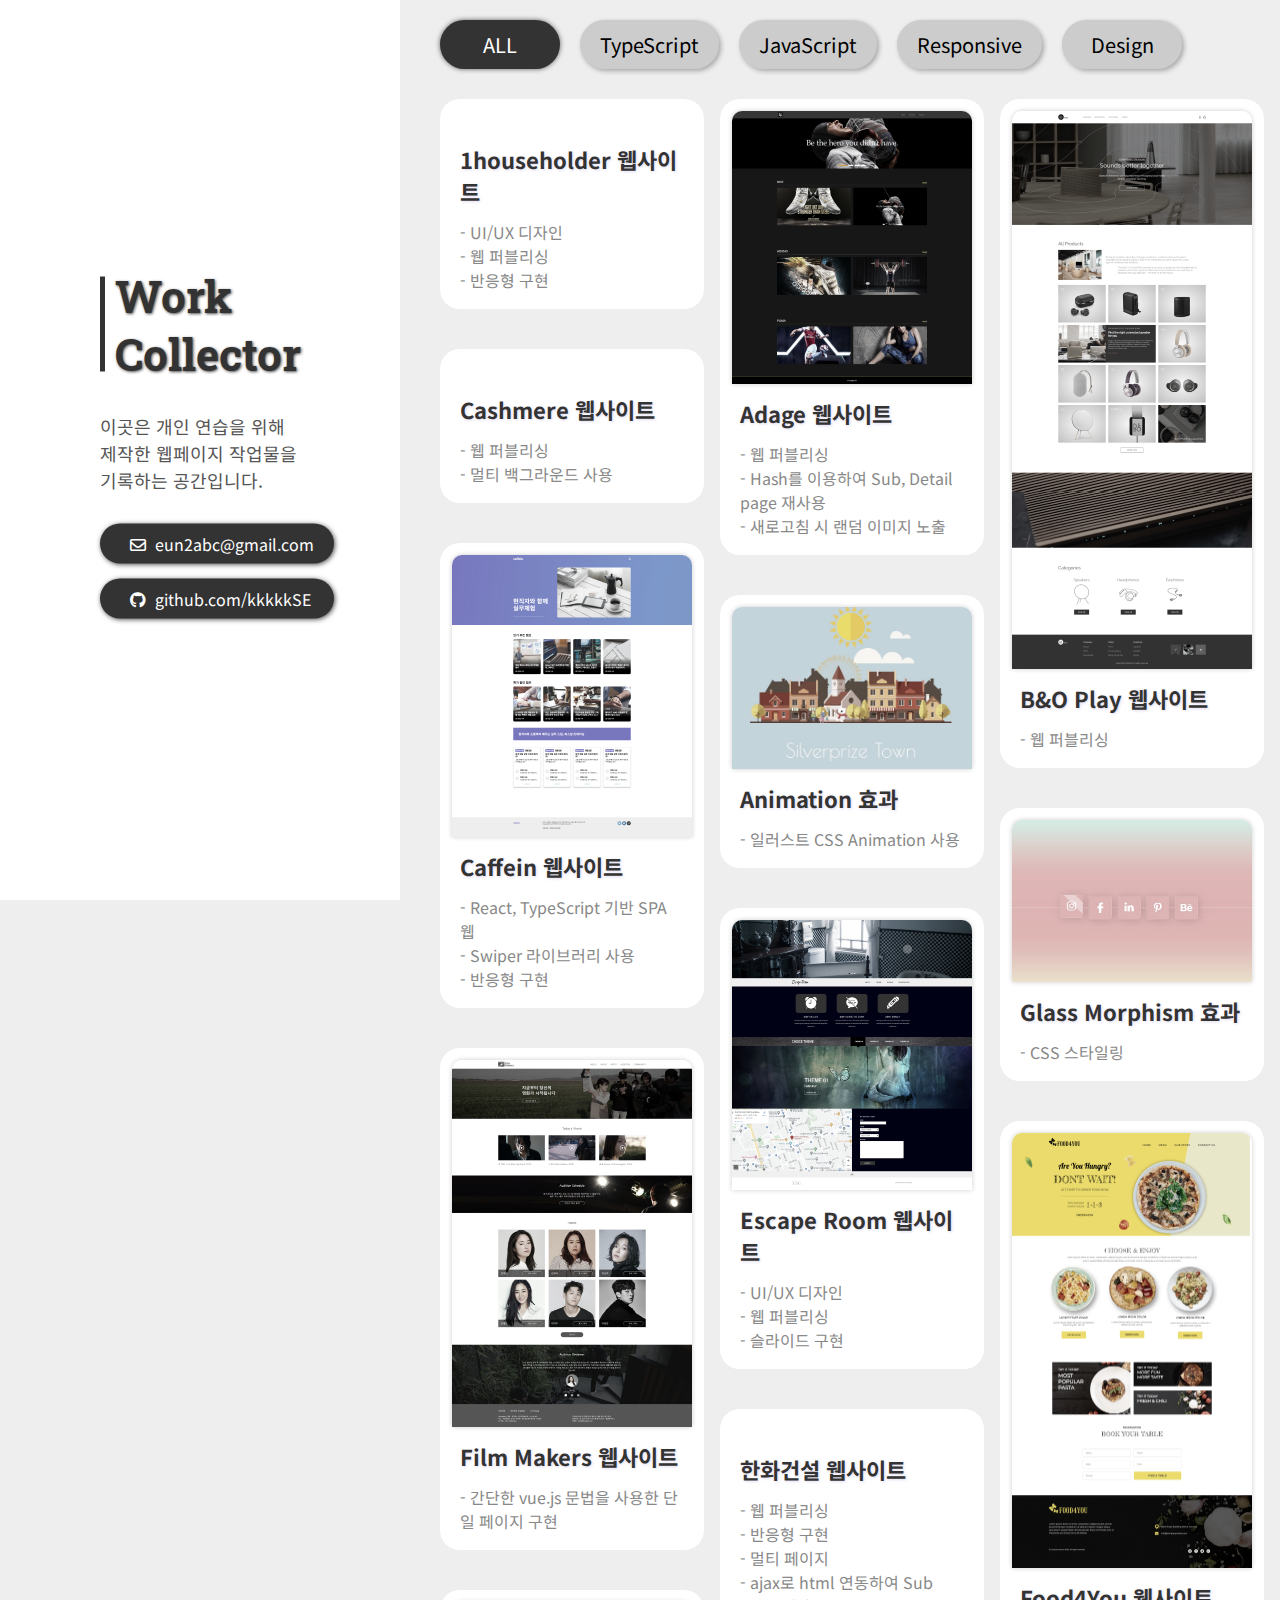
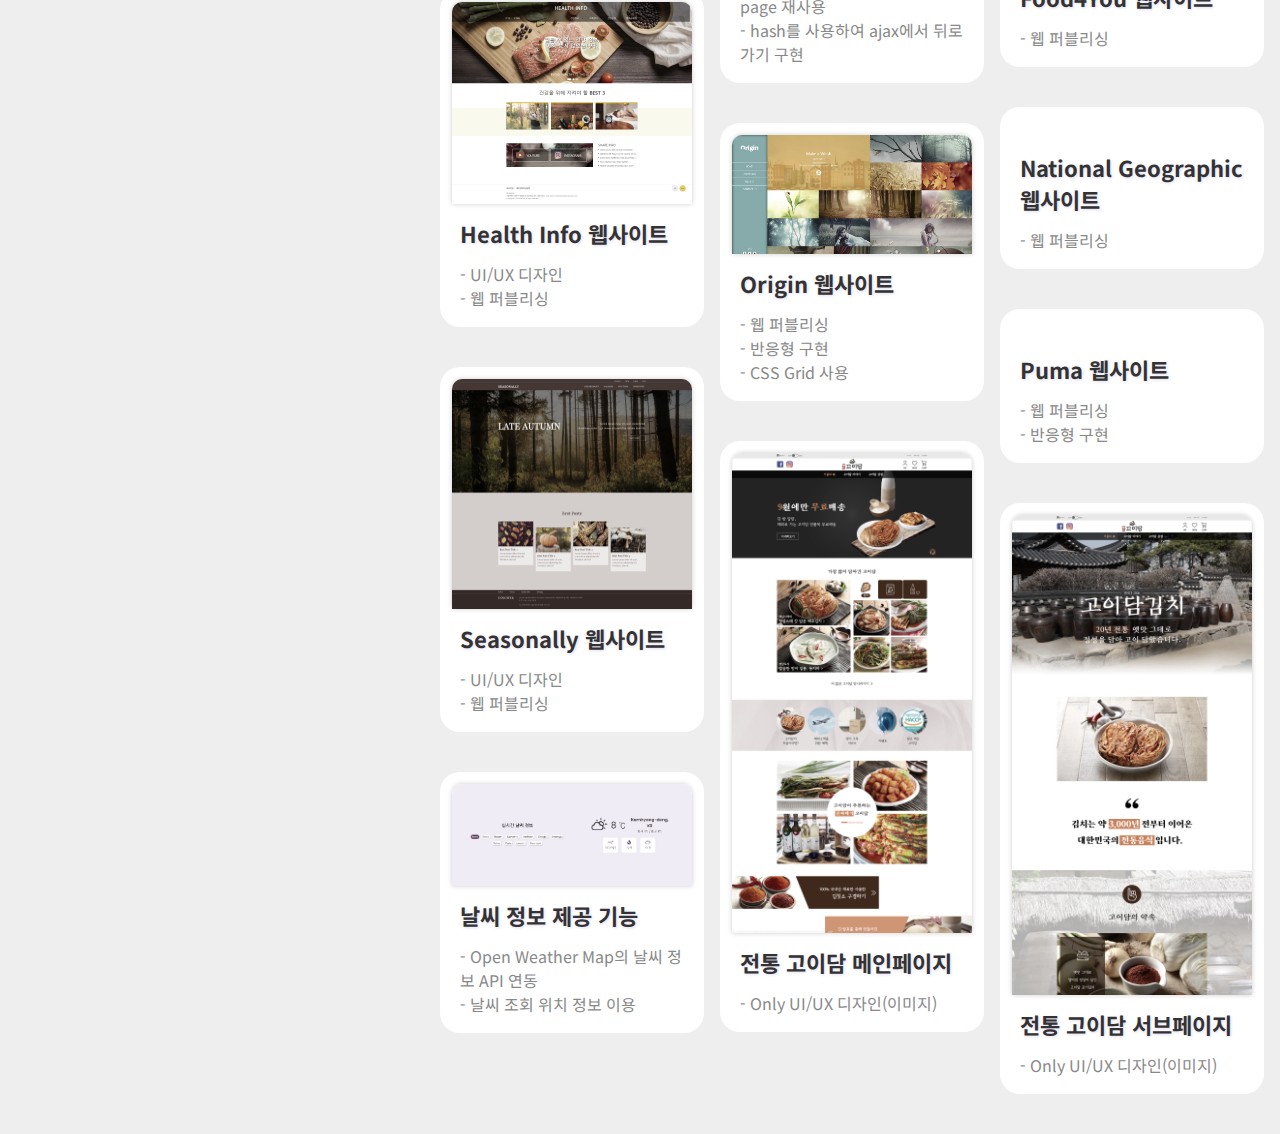
==== index.html @ 5db74691 "[change] 단순 텍스트 변경" ====
<!DOCTYPE html>
<html lang="ko">
  <head>
    <meta charset="UTF-8" />
    <meta http-equiv="X- class=" practice="X-UA-Compatible" content="IE=edge" />
    <meta name="viewport" content="width=device-width, initial-scale=1.0" />
    <title>SE's Collector</title>
    <link rel="icon" href="img/icon.png" />
    <link
      rel="stylesheet"
      href="https://cdnjs.cloudflare.com/ajax/libs/font-awesome/6.0.0-beta3/css/all.min.css"
    />
    <link rel="stylesheet" href="css/style.css" />
  </head>
  <body>
    <header>
      <div class="inner">
        <h1>Work Collector</h1>
        <p>
          이곳은 개인 연습을 위해 제작한 웹페이지 작업물을 기록하는 공간입니다.
        </p>
        <ul>
          <li>
            <a><i class="far fa-envelope"></i><span>eun2abc@gmail.com</span></a>
          </li>
          <li>
            <a href="https://github.com/kkkkkSE" target="blank"
              ><i class="fa-brands fa-github"></i
              ><span>github.com/kkkkkSE</span></a
            >
          </li>
        </ul>
      </div>
    </header>

    <main>
      <div class="button clearfix">
        <ul>
          <li class="on"><a href="*">ALL</a></li>
          <li><a href=".TypeScript">TypeScript</a></li>
          <li><a href=".JavaScript">JavaScript</a></li>
          <li><a href=".responsive">Responsive</a></li>
          <li><a href=".design">Design</a></li>
        </ul>
      </div>

      <section class="clearfix">
        <article class="design publish responsive">
          <div class="article_inner">
            <a
              href="http://silverprize.dothome.co.kr/1householder/"
              target="blank"
            >
              <img src="img/1Householder.png" alt=""
            /></a>
            <div class="text_part">
              <h2>1householder 웹사이트</h2>
              <ul>
                <li>- UI/UX 디자인</li>
                <li>- 웹 퍼블리싱</li>
                <li>- 반응형 구현</li>
              </ul>
            </div>
          </div>
        </article>
        <article class="publish responsive JavaScript">
          <div class="article_inner">
            <a href="https://kkkkkse.github.io/adage_hashsite/" target="blank">
              <img src="img/Adage.png" alt=""
            /></a>
            <div class="text_part">
              <h2>Adage 웹사이트</h2>
              <ul>
                <li>- 웹 퍼블리싱</li>
                <li>- Hash를 이용하여 Sub, Detail page 재사용</li>
                <li>- 새로고침 시 랜덤 이미지 노출</li>
              </ul>
            </div>
          </div>
        </article>
        <article class="publish">
          <div class="article_inner">
            <a href="https://kkkkkse.github.io/B-O-site/" target="blank">
              <img src="img/B-O-play.png" alt=""
            /></a>
            <div class="text_part">
              <h2>B&O Play 웹사이트</h2>
              <ul>
                <li>- 웹 퍼블리싱</li>
              </ul>
            </div>
          </div>
        </article>
        <article class="publish">
          <div class="article_inner">
            <a href="http://silverprize.dothome.co.kr/cashmere/" target="blank">
              <img src="img/Cashmere.png" alt=""
            /></a>
            <div class="text_part">
              <h2>Cashmere 웹사이트</h2>
              <ul>
                <li>- 웹 퍼블리싱</li>
                <li>- 멀티 백그라운드 사용</li>
              </ul>
            </div>
          </div>
        </article>
        <article class="publish responsive TypeScript">
          <div class="article_inner">
            <a href="https://kkkkkse.github.io/caffein/" target="blank">
              <img src="img/caffein.png" alt=""
            /></a>
            <div class="text_part">
              <h2>Caffein 웹사이트</h2>
              <ul>
                <li>- React, TypeScript 기반 SPA 웹</li>
                <li>- Swiper 라이브러리 사용</li>
                <li>- 반응형 구현</li>
              </ul>
            </div>
          </div>
        </article>
        <article class="publish">
          <div class="article_inner">
            <a
              href="http://silverprize.dothome.co.kr/effect-animation/"
              target="blank"
            >
              <img src="img/effect_animation.jpg" alt=""
            /></a>
            <div class="text_part">
              <h2>Animation 효과</h2>
              <ul>
                <li>- 일러스트 CSS Animation 사용</li>
              </ul>
            </div>
          </div>
        </article>
        <article class="publish">
          <div class="article_inner">
            <a
              href="http://silverprize.dothome.co.kr/effect-glass/"
              target="blank"
            >
              <img src="img/effect_glass.jpg" alt=""
            /></a>
            <div class="text_part">
              <h2>Glass Morphism 효과</h2>
              <ul>
                <li>- CSS 스타일링</li>
              </ul>
            </div>
          </div>
        </article>
        <article class="design publish">
          <div class="article_inner">
            <a
              href="http://silverprize.dothome.co.kr/escape-room/"
              target="blank"
            >
              <img src="img/Escaperoom.png" alt=""
            /></a>
            <div class="text_part">
              <h2>Escape Room 웹사이트</h2>
              <ul>
                <li>- UI/UX 디자인</li>
                <li>- 웹 퍼블리싱</li>
                <li>- 슬라이드 구현</li>
              </ul>
            </div>
          </div>
        </article>
        <article class="publish JavaScript">
          <div class="article_inner">
            <a href="https://kkkkkse.github.io/audition_web/" target="blank">
              <img src="img/Film-makers.png" alt=""
            /></a>
            <div class="text_part">
              <h2>Film Makers 웹사이트</h2>
              <ul>
                <li>- 간단한 vue.js 문법을 사용한 단일 페이지 구현</li>
              </ul>
            </div>
          </div>
        </article>
        <article class="publish">
          <div class="article_inner">
            <a href="http://silverprize.dothome.co.kr/food4you" target="blank">
              <img src="img/Food4you.png" alt=""
            /></a>
            <div class="text_part">
              <h2>Food4You 웹사이트</h2>
              <ul>
                <li>- 웹 퍼블리싱</li>
              </ul>
            </div>
          </div>
        </article>
        <article class="publish responsive JavaScript">
          <div class="article_inner">
            <a href="https://kkkkkse.github.io/Hanwha_site/" target="blank">
              <img src="img/Hanwha.png" alt=""
            /></a>
            <div class="text_part">
              <h2>한화건설 웹사이트</h2>
              <ul>
                <li>- 웹 퍼블리싱</li>
                <li>- 반응형 구현</li>
                <li>- 멀티 페이지</li>
                <li>- ajax로 html 연동하여 Sub page 재사용</li>
                <li>- hash를 사용하여 ajax에서 뒤로가기 구현</li>
              </ul>
            </div>
          </div>
        </article>
        <article class="design publish">
          <div class="article_inner">
            <a
              href="http://silverprize.dothome.co.kr/health-info"
              target="blank"
            >
              <img src="img/HealthInfo.png" alt=""
            /></a>
            <div class="text_part">
              <h2>Health Info 웹사이트</h2>
              <ul>
                <li>- UI/UX 디자인</li>
                <li>- 웹 퍼블리싱</li>
              </ul>
            </div>
          </div>
        </article>
        <article class="publish">
          <div class="article_inner">
            <a
              href="http://silverprize.dothome.co.kr/national-geographic/"
              target="blank"
            >
              <img src="img/NationalGeographic.png" alt=""
            /></a>
            <div class="text_part">
              <h2>National Geographic 웹사이트</h2>
              <ul>
                <li>- 웹 퍼블리싱</li>
              </ul>
            </div>
          </div>
        </article>
        <article class="publish responsive">
          <div class="article_inner">
            <a href="https://kkkkkse.github.io/origin_site/" target="blank">
              <img src="img/Origin.jpg" alt=""
            /></a>
            <div class="text_part">
              <h2>Origin 웹사이트</h2>
              <ul>
                <li>- 웹 퍼블리싱</li>
                <li>- 반응형 구현</li>
                <li>- CSS Grid 사용</li>
              </ul>
            </div>
          </div>
        </article>
        <article class="publish responsive">
          <div class="article_inner">
            <a href="http://silverprize.dothome.co.kr/puma/" target="blank">
              <img src="img/Puma.png" alt=""
            /></a>
            <div class="text_part">
              <h2>Puma 웹사이트</h2>
              <ul>
                <li>- 웹 퍼블리싱</li>
                <li>- 반응형 구현</li>
              </ul>
            </div>
          </div>
        </article>
        <article class="design publish">
          <div class="article_inner">
            <a
              href="http://silverprize.dothome.co.kr/seasonally/"
              target="blank"
            >
              <img src="img/Seasonally.png" alt=""
            /></a>
            <div class="text_part">
              <h2>Seasonally 웹사이트</h2>
              <ul>
                <li>- UI/UX 디자인</li>
                <li>- 웹 퍼블리싱</li>
              </ul>
            </div>
          </div>
        </article>
        <!-- <article class="design publish responsive">
          <div class="article_inner">
            <a href="https://kkkkkse.github.io/" target="blank">
              <img src="img/portfolio.png" alt=""
            /></a>
            <div class="text_part">
              <h2>나의 포트폴리오 웹사이트</h2>
              <ul>
                <li>- 반응형 웹 퍼블리싱</li>
                <li>- Full page 웹 방식 사용</li>
                <li>- Gmail 연동하여 즉시 메일 보내기 기능</li>
              </ul>
            </div>
          </div>
        </article> -->
        <article class="design">
          <div class="article_inner">
            <a href="./kc_m.html" target="blank">
              <img src="img/kc_m.jpg" alt=""
            /></a>
            <div class="text_part">
              <h2>전통 고이담 메인페이지</h2>
              <ul>
                <li>- Only UI/UX 디자인(이미지)</li>
              </ul>
            </div>
          </div>
        </article>
        <article class="design">
          <div class="article_inner">
            <a href="./kc_s.html" target="blank">
              <img src="img/kc_s.jpg" alt=""
            /></a>
            <div class="text_part">
              <h2>전통 고이담 서브페이지</h2>
              <ul>
                <li>- Only UI/UX 디자인(이미지)</li>
              </ul>
            </div>
          </div>
        </article>
        <article class="design publish JavaScript">
          <div class="article_inner">
            <a href="https://kkkkkse.github.io/openWeatherAPI/" target="blank">
              <img src="img/weatherAPI.jpg" alt=""
            /></a>
            <div class="text_part">
              <h2>날씨 정보 제공 기능</h2>
              <ul>
                <li>- Open Weather Map의 날씨 정보 API 연동</li>
                <li>- 날씨 조회 위치 정보 이용</li>
              </ul>
            </div>
          </div>
        </article>
      </section>
    </main>

    <!-- <div class="enter_message">
      <p>작업물의 이미지를 클릭하면 해당 페이지로 이동합니다.</p>
    </div> -->

    <script src="js/isotope.pkgd.min.js"></script>
    <script src="js/main.js"></script>
  </body>
</html>
---- css/style.css ----
@charset "UTF-8";
@import url("https://fonts.googleapis.com/css2?family=Noto+Sans+KR:wght@400;700&family=Roboto+Slab:wght@300;400;600&display=swap");
* {
  margin: 0;
  padding: 0;
}
li {
  list-style: none;
}
a {
  text-decoration: none;
  color: inherit;
}
body {
  background: #eee;
  font-family: "Noto Sans KR", sans-serif;
}
.clearfix::after {
  clear: both;
  content: "";
  display: block;
}

/* -------헤더------- */
header {
  position: relative;
  width: 400px;
  height: 100%;
  position: fixed;
  background-color: #fff;
  color: #333;
}
header .inner {
  position: absolute;
  top: 50%;
  left: 100px;
  transform: translateY(-50%);
}
header h1 {
  width: 160px;
  font-size: 44px;
  text-shadow: 1px 1px 3px rgba(0, 0, 0, 0.7);
  font-weight: bold;
  font-family: "Roboto Slab";
  padding-left: 15px;
}
header h1:before {
  content: "";
  width: 5px;
  height: 95px;
  background: #333;
  position: absolute;
  left: 0px;
  top: 10px;
}
/* header h1:after {
  content: "이곳은 지금까지 제작한 웹페이지 작업물을 기록하는 공간입니다.";
  position: absolute;
  width: 220px;
  left: -10px;
  bottom: -100%;
  font-size: 18px;
  text-shadow: none;
  word-break: keep-all;
  font-weight: 400;
} */
header p {
  padding: 30px 0;
  width: 200px;
  word-break: keep-all;
  font-size: 18px;
  color: #555;
  line-height: 1.5;
}
header ul {
}
header ul li {
  background: #333;
  color: white;
  border-radius: 50px;
  padding: 5px 20px;
  line-height: 30px;
  margin-bottom: 15px;
  box-shadow: 1px 1px 5px rgba(0, 0, 0, 0.7);
}
header ul li:last-child:hover {
  background: #555;
  transition: all 0.3s;
}
header ul li a {
  display: block;
  width: 100%;
  height: 100%;
  border-radius: 15px;
}
header ul li a i {
  width: 35px;
  text-align: center;
}
header ul li a span {
  width: inherit;
}

/* -----------button------------ */
main {
  margin-left: 400px;
  padding: 20px;
  box-sizing: border-box;
}

main .button {
  padding-left: 20px;
}
main .button ul {
  display: inline-block;
  display: flex;
  flex-wrap: wrap;
}

main .button ul li {
  border-radius: 50px;
  background-color: #ccc;
  box-shadow: 2px 2px 5px rgba(0, 0, 0, 0.3);
  padding: 10px 20px;
  min-width: 80px;
  text-align: center;
  cursor: pointer;
  margin-right: 20px;
  margin-bottom: 10px;
}

main .button ul li:hover {
  box-shadow: 0 0 5px rgba(0, 0, 0, 0.6);
  background-color: #333;
  color: #fff;
}
main .button ul li.on {
  box-shadow: 2px 2px 5px gray;
  color: #fff;
  box-shadow: 0 0 5px rgba(0, 0, 0, 0.6);
  background-color: #333;
}

main .button ul li a {
  display: block;
  width: 100%;
  height: 100%;
  font-size: 20px;
}

/* -----------section------------ */
main section {
  width: 100%;
}
main section article {
  width: 25%;
  float: left;
  box-sizing: border-box;
  padding: 20px;
}
main section article .article_inner {
  width: 100%;
  height: 100%;
  background: #fff;
  padding: 12px;
  border-radius: 20px;
  overflow: hidden;
}
main section article .article_inner a {
  display: block;
  width: 100%;
  text-transform: capitalize;
}
main section article .article_inner img {
  width: 100%;
  box-shadow: 0 0 5px rgba(0, 0, 0, 0.2);
  border-radius: 10px 10px 0 0;
  filter: grayscale(0.5);
  transition: all 0.3s;
  max-height: 700px;
  object-fit: cover;
  object-position: top;
}
main section article .article_inner:hover img {
  filter: grayscale(0);
}
main section article .article_inner:hover {
  box-shadow: 0 0 10px rgba(0, 0, 0, 0.3);
}
main section article .article_inner h2 {
  margin: 8px;
  font-size: 22px;
  color: #333;
  text-shadow: 1px 1px 3px #4527a02c;
}
main section article .article_inner ul {
  padding: 5px 8px;
  color: #888;
}

.enter_message {
  width: 100%;
  height: 100%;
  background-color: rgba(0, 0, 0, 0.6);
  position: absolute;
  top: 0;
  left: 0;
  display: flex;
  justify-content: center;
  align-items: center;
  transition: display 0.5s;

  font-size: 28px;
  color: #fff;
}

@media screen and (max-width: 1499px) {
  main section article {
    width: 33.3333%;
  }
}
@media screen and (max-width: 1199px) {
  main {
    margin-left: 300px;
  }
  header {
    width: 300px;
  }
  header .inner {
    left: 50px;
  }
  header p {
    font-size: 16px;
  }
  header ul li {
    padding: 3px 10px;
  }
  header ul li a {
    font-size: 14px;
  }

  main .button ul li {
    padding: 5px 10px;
  }
  main .button ul li a {
    font-size: 16px;
  }
}
@media screen and (max-width: 999px) {
  header {
    width: 100%;
    height: 120px;
    position: relative;
  }
  header h1 {
    height: auto;
    top: 20px;
    font-size: 32px;
  }
  header h1::before {
    top: 28px;
    height: 68px;
  }
  header h1::after {
    content: "";
  }
  header .inner {
    width: calc(100% - 50px);
    display: flex;
    justify-content: space-between;
    height: 100%;
    align-items: center;
    left: 25px;
  }

  header ul {
    position: static;
  }
  header ul li {
    float: left;
    width: 50px;
    height: 50px;
    line-height: 50px;
    border-radius: 50%;
    -webkit-border-radius: 50%;
    -moz-border-radius: 50%;
    -ms-border-radius: 50%;
    -o-border-radius: 50%;
    background: #333;
    margin: 0;
    padding: 0;
  }
  header ul li:nth-child(1) {
    display: none;
  }
  header ul li a {
    padding-left: 0;
    text-align: center;
    font-size: 24px;
  }
  header p {
    display: none;
  }

  header li a span {
    display: none;
  }

  main {
    margin: 0;
    padding: 10px 0;
  }
  main .button ul {
    margin-top: 10px;
  }
  main .button ul li {
    height: 30px;
    line-height: 30px;
    border-radius: 20px;
    padding: 5px 10px;
  }
  main .button ul li a {
    font-size: 16px;
  }
}

@media screen and (max-width: 768px) {
  main section article {
    width: 50%;
  }
  main .button ul li {
    padding: 3px 6px;
    margin-right: 14px;
  }
  main .button ul li a {
    font-size: 14px;
  }
}
@media screen and (max-width: 539px) {
  main ul {
    width: 100%;
  }

  main section article {
    width: 98%;
  }

  main .button ul li {
    padding: 3px 6px;
    margin-right: 10px;
  }
  main .button ul li a {
    font-size: 12px;
  }
}
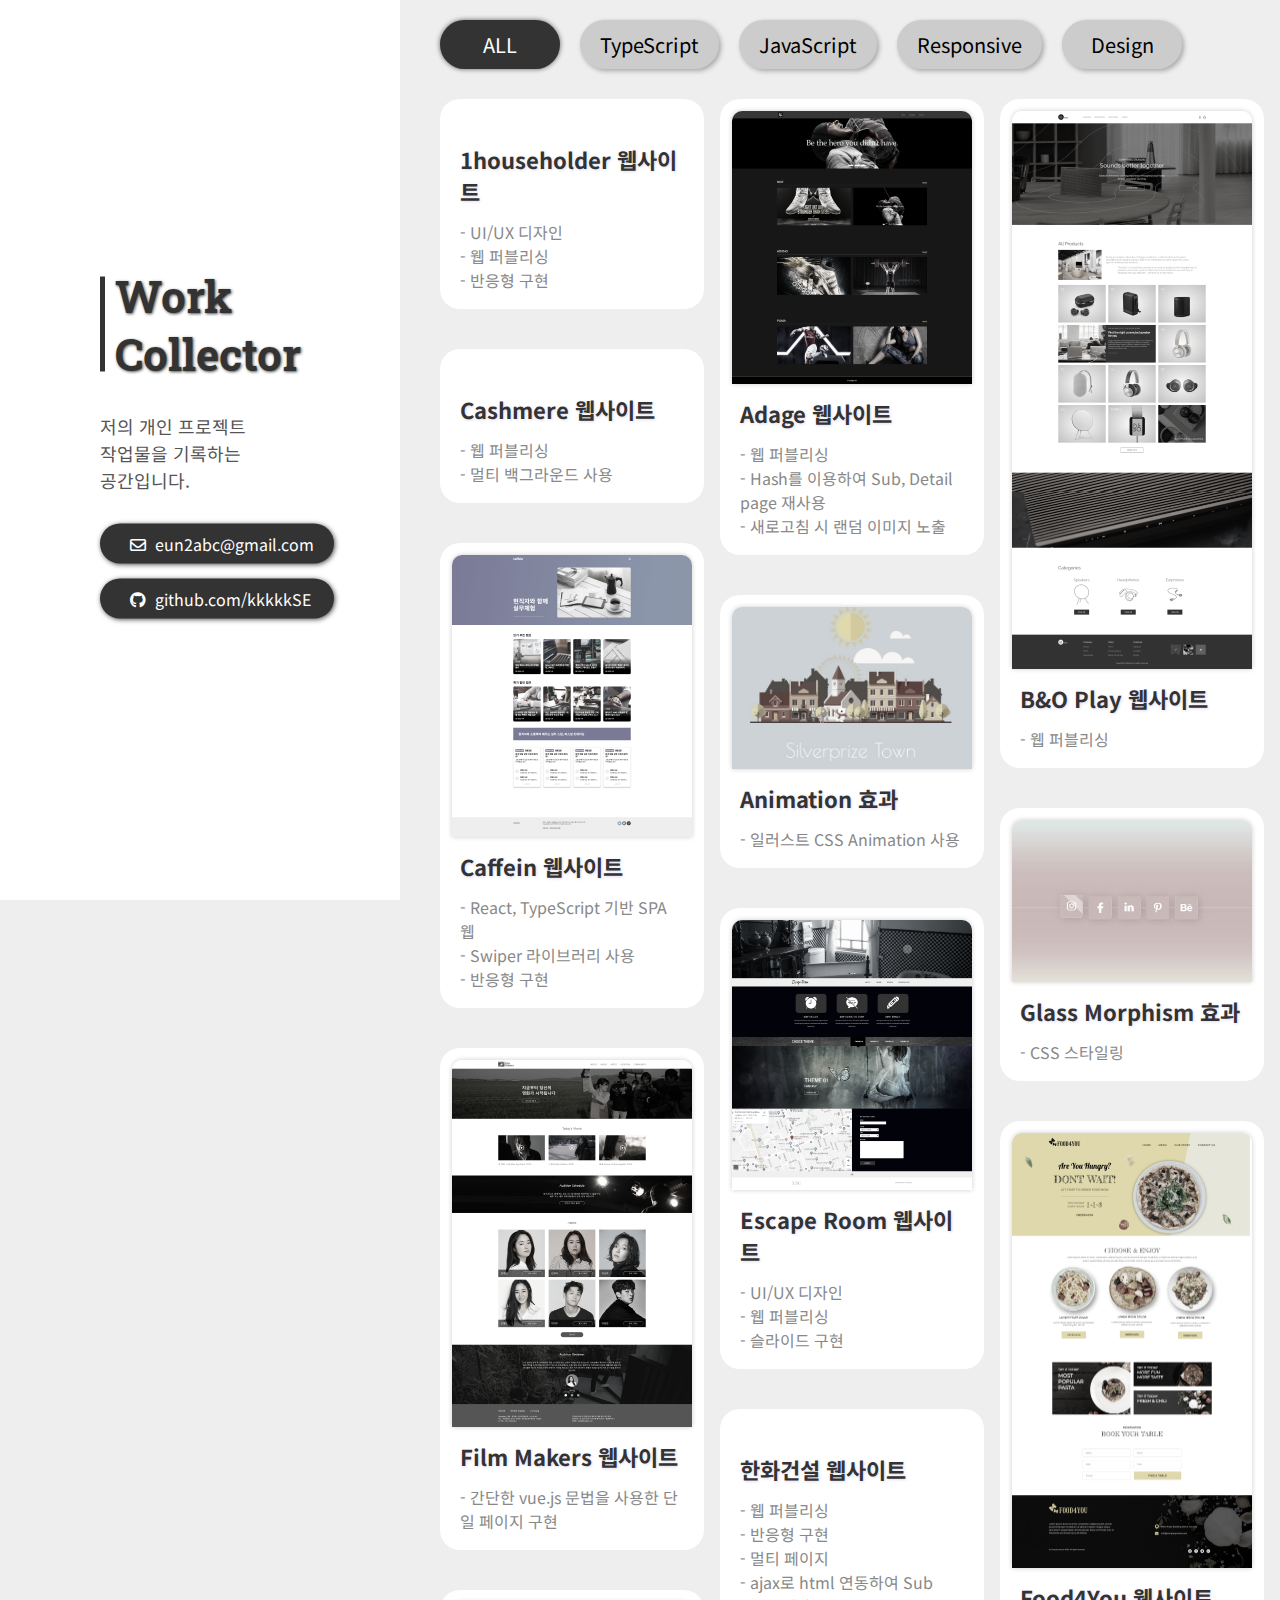
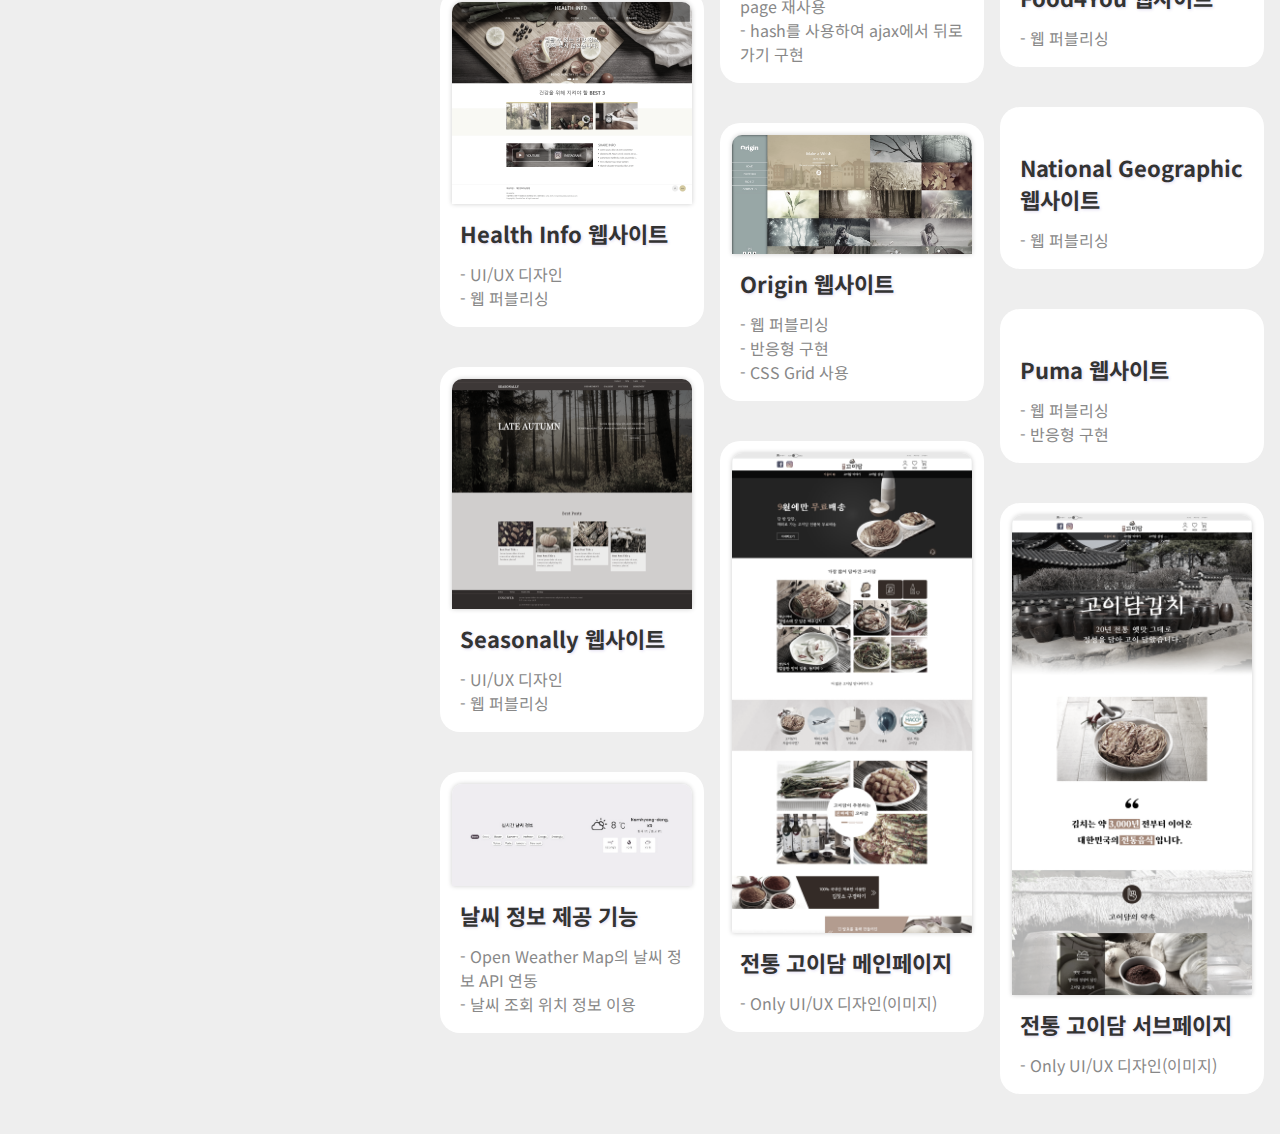
==== commit 9dc79e63: "[change] 웹 설명글 변경" ====
--- a/index.html
+++ b/index.html
@@ -16,9 +16,7 @@
     <header>
       <div class="inner">
         <h1>Work Collector</h1>
-        <p>
-          이곳은 개인 연습을 위해 제작한 웹페이지 작업물을 기록하는 공간입니다.
-        </p>
+        <p>저의 개인 프로젝트 작업물을 기록하는 공간입니다.</p>
         <ul>
           <li>
             <a><i class="far fa-envelope"></i><span>eun2abc@gmail.com</span></a>
--- a/css/style.css
+++ b/css/style.css
@@ -175,7 +175,7 @@
   width: 100%;
   box-shadow: 0 0 5px rgba(0, 0, 0, 0.2);
   border-radius: 10px 10px 0 0;
-  filter: grayscale(0.5);
+  filter: grayscale(0.8);
   transition: all 0.3s;
   max-height: 700px;
   object-fit: cover;
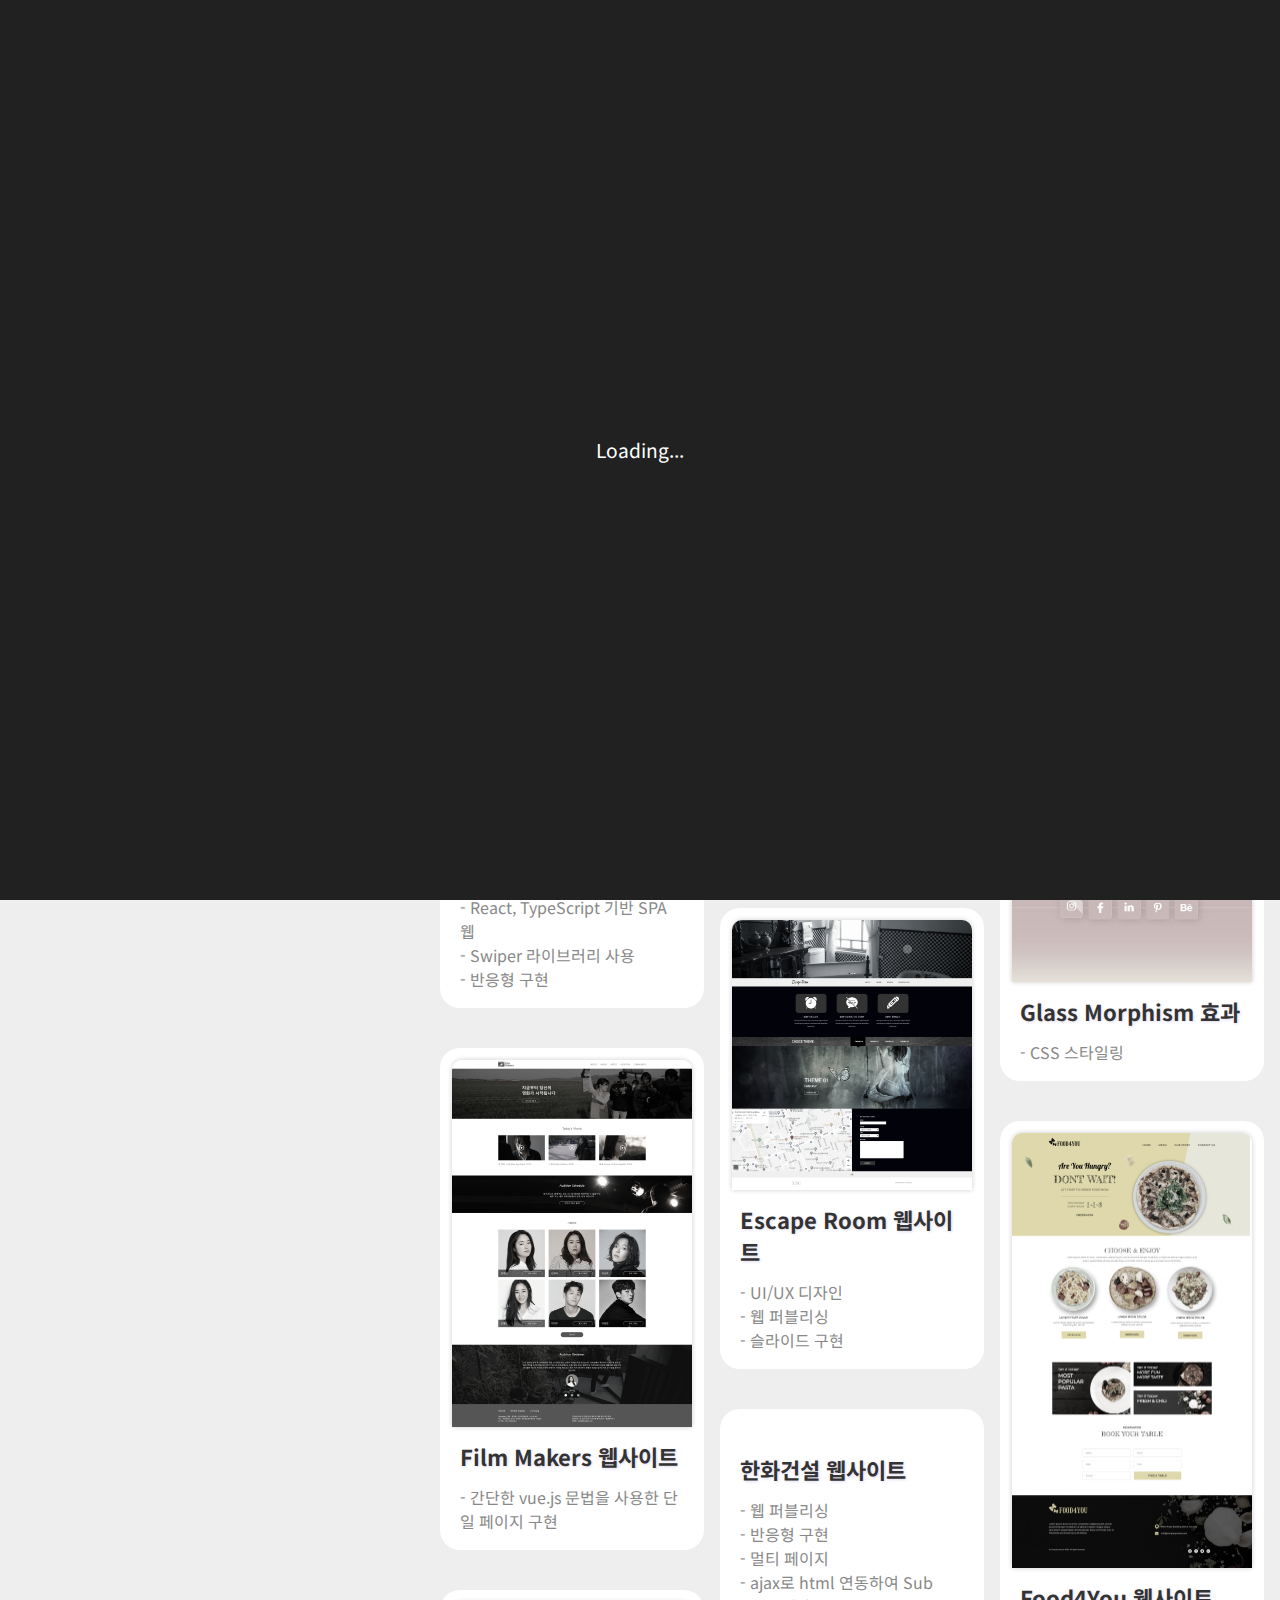
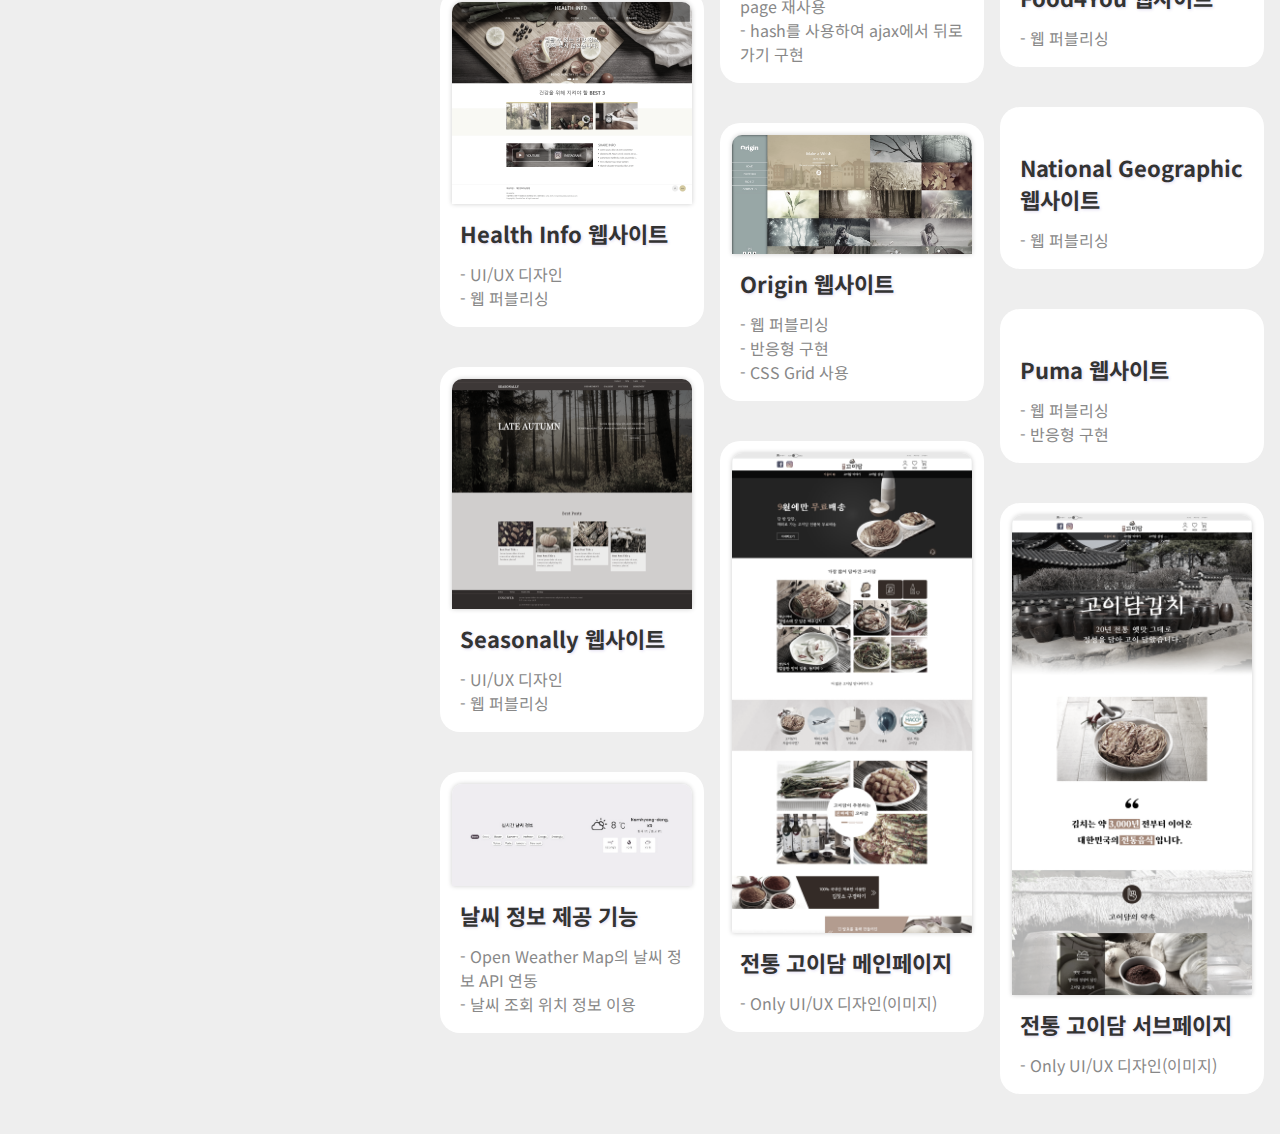
==== commit 9ae56aa8: "[feat] loading 화면 추가" ====
--- a/index.html
+++ b/index.html
@@ -13,6 +13,7 @@
     <link rel="stylesheet" href="css/style.css" />
   </head>
   <body>
+    <div class="fullscreen">Loading...</div>
     <header>
       <div class="inner">
         <h1>Work Collector</h1>
--- a/css/style.css
+++ b/css/style.css
@@ -19,6 +19,19 @@
   clear: both;
   content: "";
   display: block;
+}
+
+.fullscreen {
+  z-index: 100;
+  position: absolute;
+  width: 100%;
+  height: 100%;
+  background-color: #212121;
+  font-size: 1.2em;
+  color: #fff;
+  display: flex;
+  justify-content: center;
+  align-items: center;
 }
 
 /* -------헤더------- */
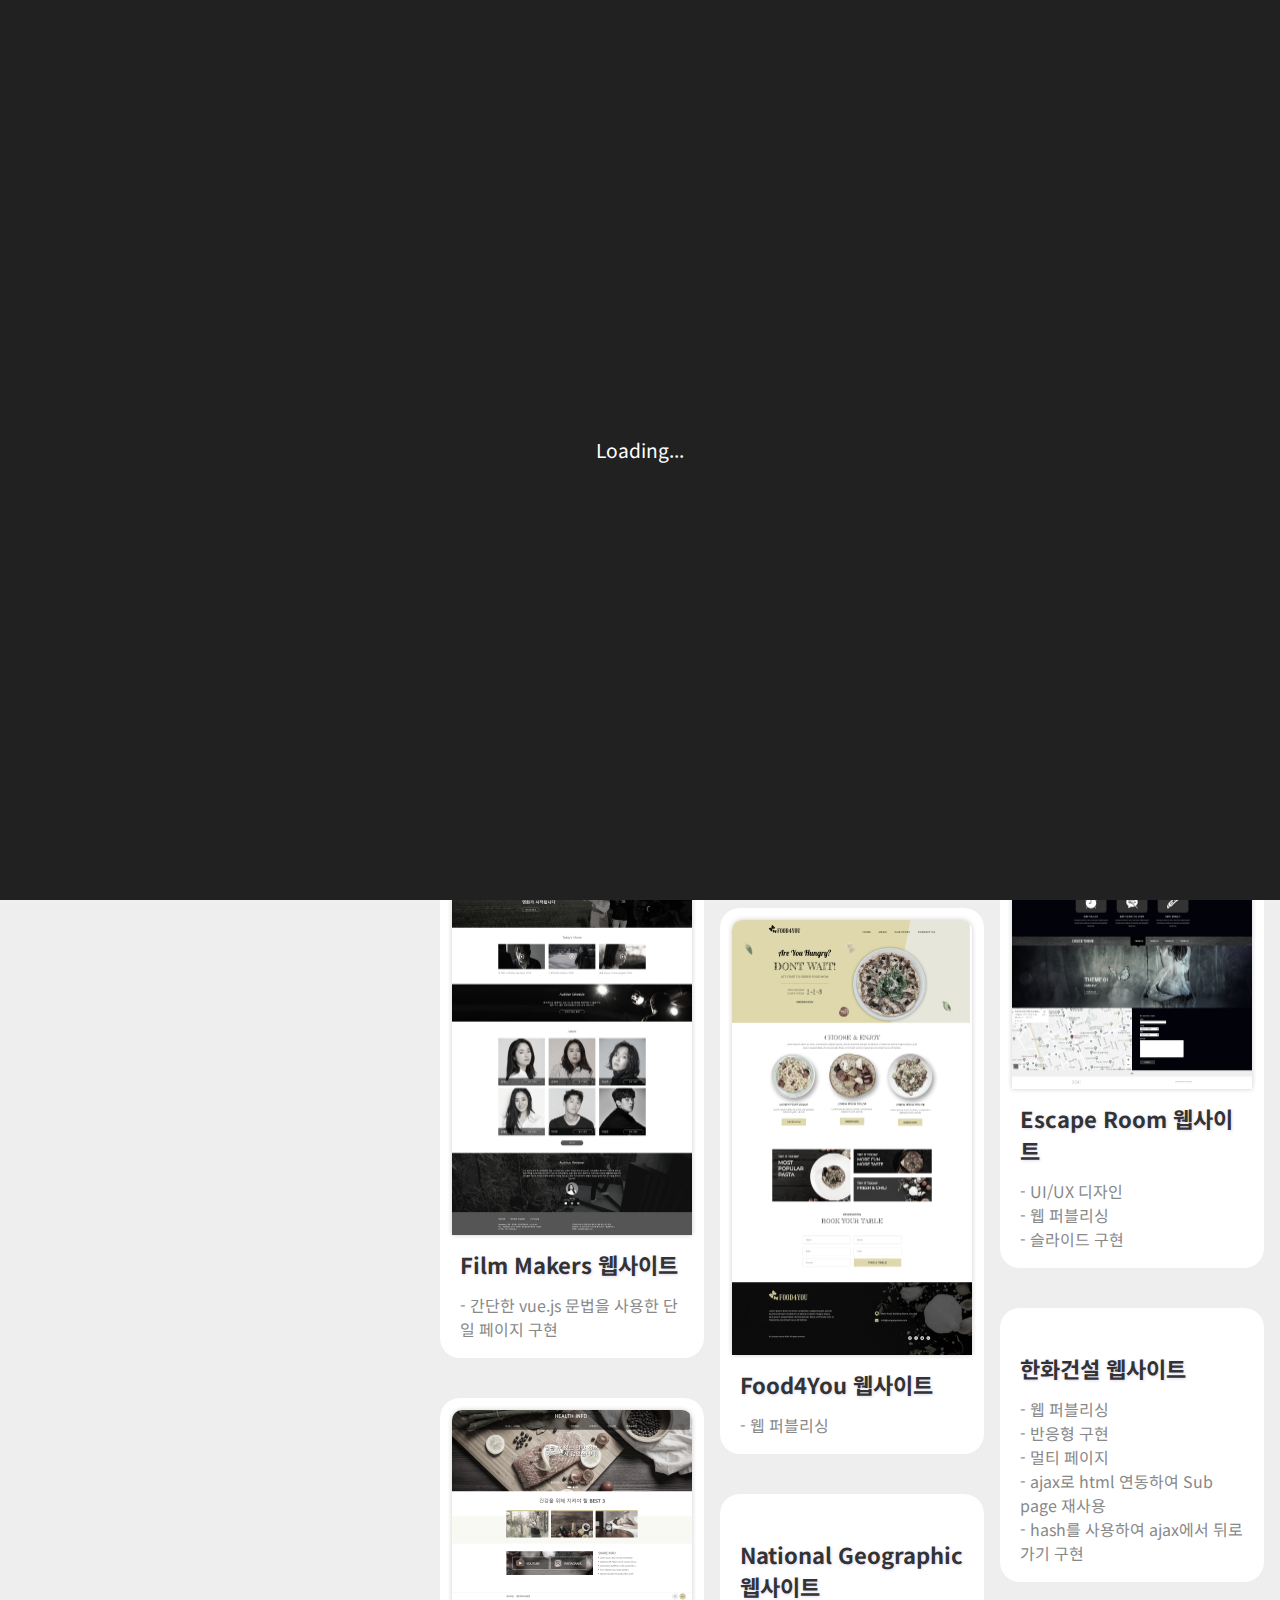
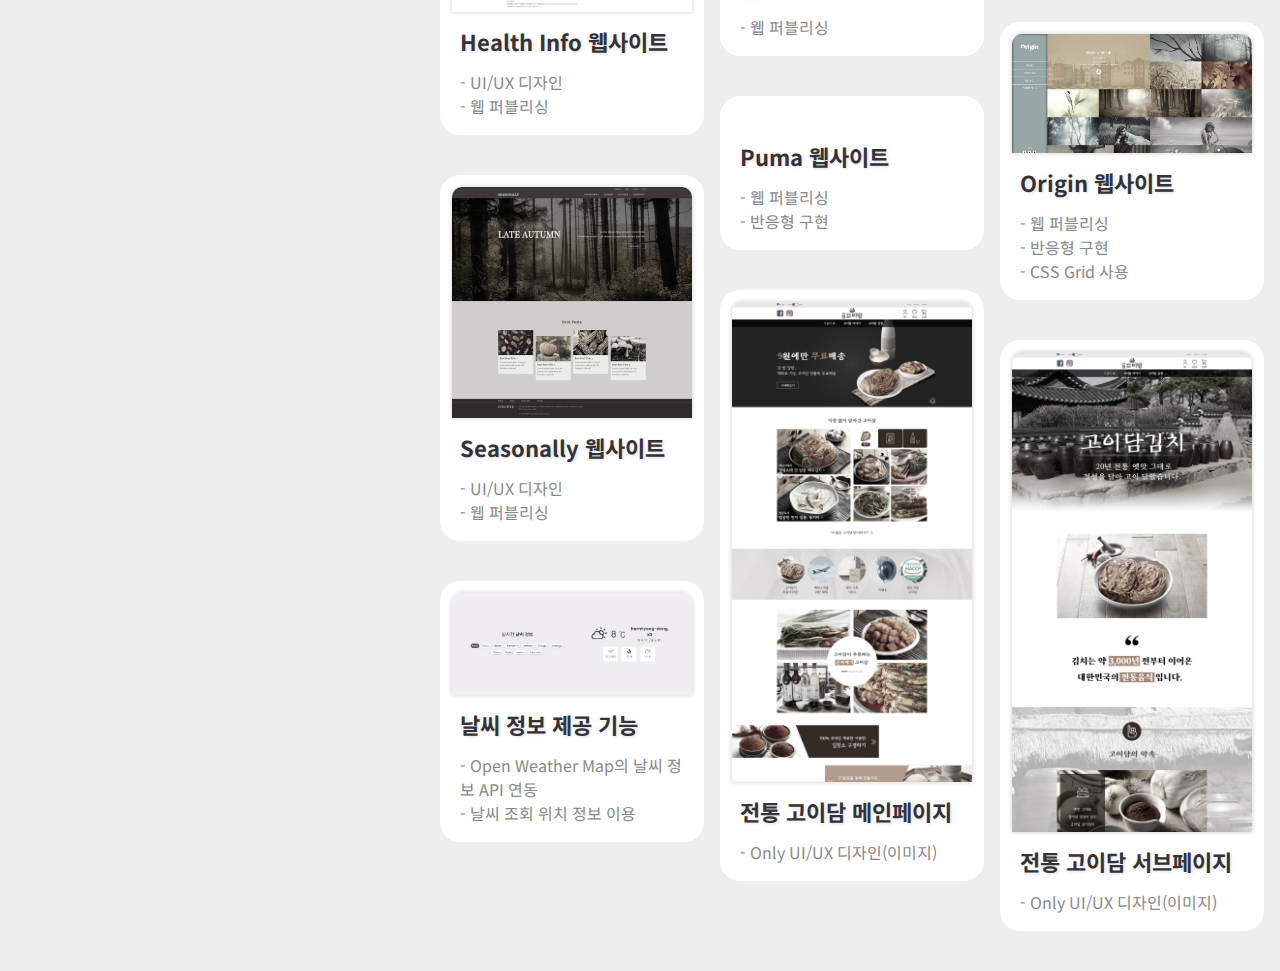
==== commit ed95cc5d: "[change] caffein 프로젝트 삭제" ====
--- a/index.html
+++ b/index.html
@@ -12,7 +12,7 @@
     />
     <link rel="stylesheet" href="css/style.css" />
   </head>
-  <body>
+  <body class="noScroll">
     <div class="fullscreen">Loading...</div>
     <header>
       <div class="inner">
@@ -104,7 +104,7 @@
             </div>
           </div>
         </article>
-        <article class="publish responsive TypeScript">
+        <!-- <article class="publish responsive TypeScript">
           <div class="article_inner">
             <a href="https://kkkkkse.github.io/caffein/" target="blank">
               <img src="img/caffein.png" alt=""
@@ -118,7 +118,7 @@
               </ul>
             </div>
           </div>
-        </article>
+        </article> -->
         <article class="publish">
           <div class="article_inner">
             <a
--- a/css/style.css
+++ b/css/style.css
@@ -14,6 +14,9 @@
 body {
   background: #eee;
   font-family: "Noto Sans KR", sans-serif;
+}
+body.noScroll {
+  overflow: hidden;
 }
 .clearfix::after {
   clear: both;
@@ -32,6 +35,19 @@
   display: flex;
   justify-content: center;
   align-items: center;
+}
+.fullscreen.hide {
+  animation: fadeOut 0.5s both;
+}
+
+@keyframes fadeOut {
+  0% {
+    opacity: 1;
+  }
+  100% {
+    opacity: 0;
+    visibility: hidden;
+  }
 }
 
 /* -------헤더------- */
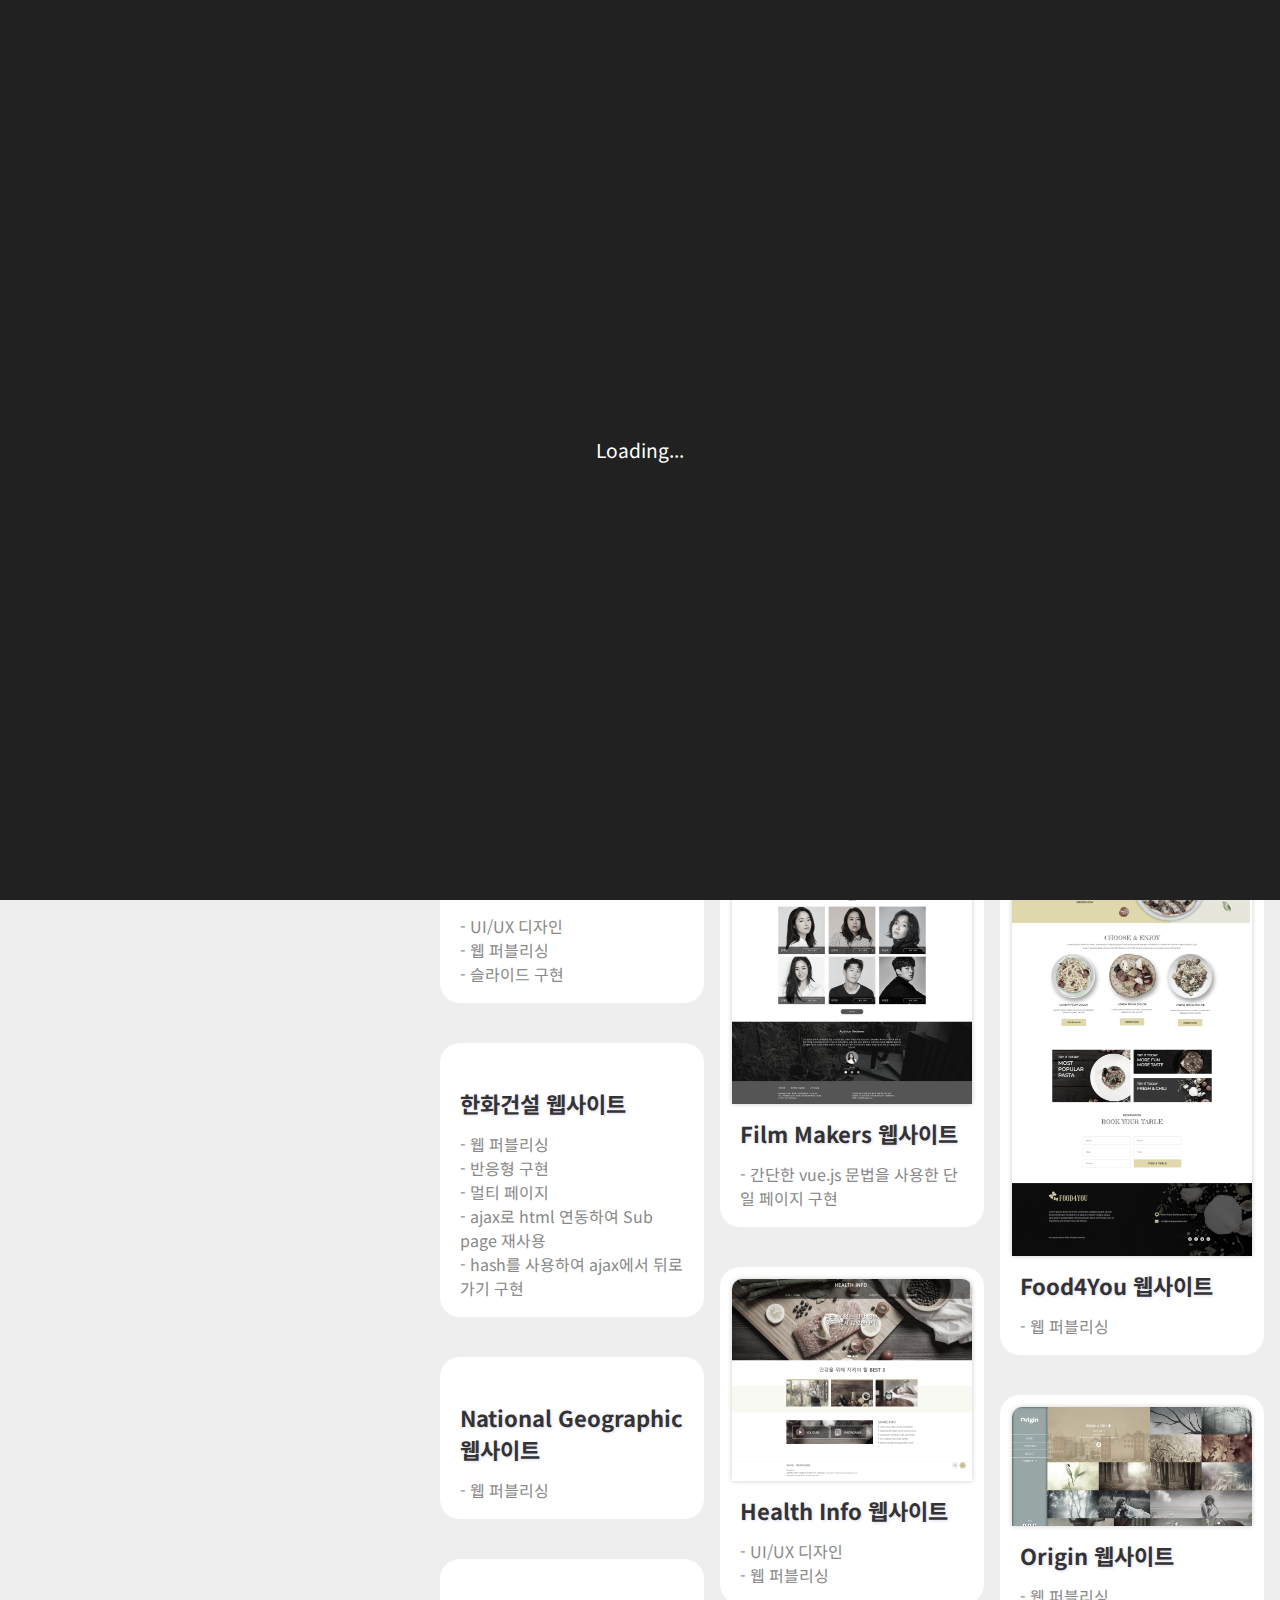
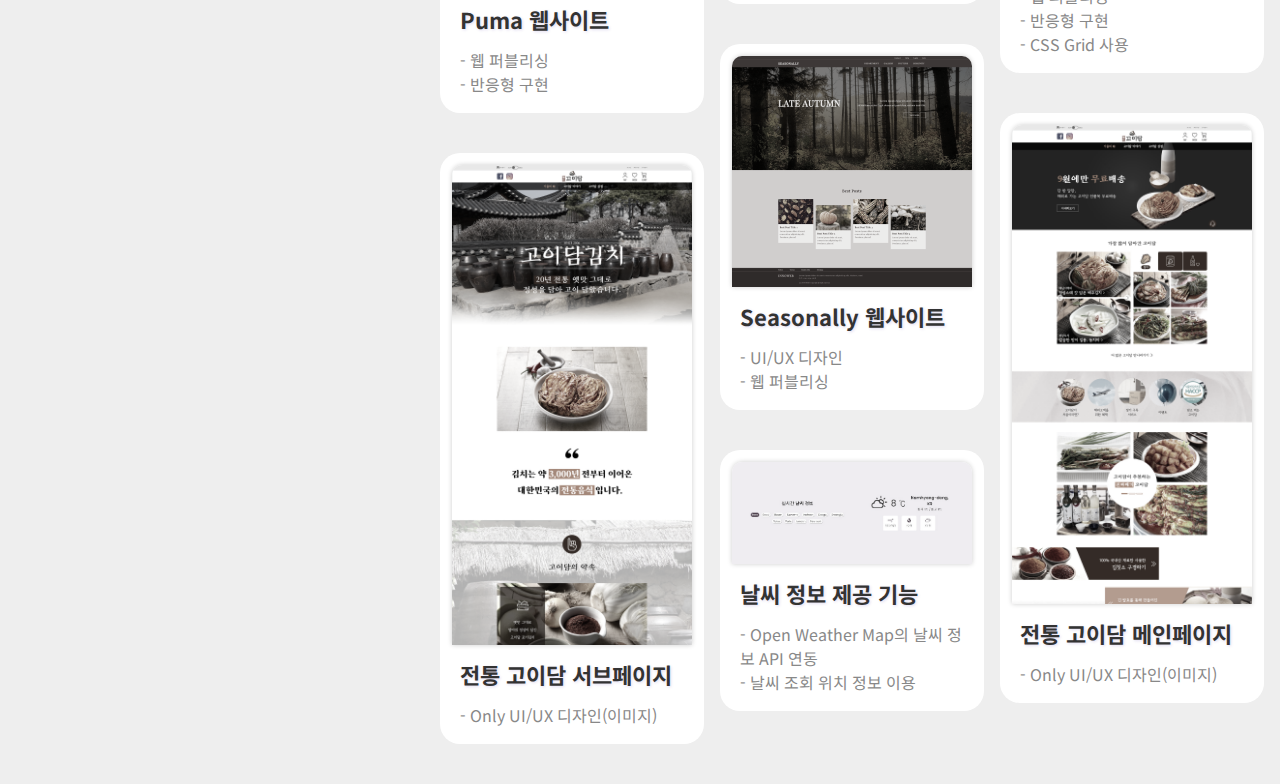
==== commit 3aceacef: "[style] 일부 컨텐츠 주석처리 및 순서 변경" ====
--- a/index.html
+++ b/index.html
@@ -62,7 +62,7 @@
             </div>
           </div>
         </article>
-        <article class="publish responsive JavaScript">
+        <!-- <article class="publish responsive JavaScript">
           <div class="article_inner">
             <a href="https://kkkkkse.github.io/adage_hashsite/" target="blank">
               <img src="img/Adage.png" alt=""
@@ -76,6 +76,22 @@
               </ul>
             </div>
           </div>
+        </article> -->
+        <article class="publish">
+          <div class="article_inner">
+            <a
+              href="http://silverprize.dothome.co.kr/effect-animation/"
+              target="blank"
+            >
+              <img src="img/effect_animation.jpg" alt=""
+            /></a>
+            <div class="text_part">
+              <h2>Animation 효과</h2>
+              <ul>
+                <li>- 일러스트 CSS Animation 사용</li>
+              </ul>
+            </div>
+          </div>
         </article>
         <article class="publish">
           <div class="article_inner">
@@ -119,22 +135,7 @@
             </div>
           </div>
         </article> -->
-        <article class="publish">
-          <div class="article_inner">
-            <a
-              href="http://silverprize.dothome.co.kr/effect-animation/"
-              target="blank"
-            >
-              <img src="img/effect_animation.jpg" alt=""
-            /></a>
-            <div class="text_part">
-              <h2>Animation 효과</h2>
-              <ul>
-                <li>- 일러스트 CSS Animation 사용</li>
-              </ul>
-            </div>
-          </div>
-        </article>
+
         <article class="publish">
           <div class="article_inner">
             <a
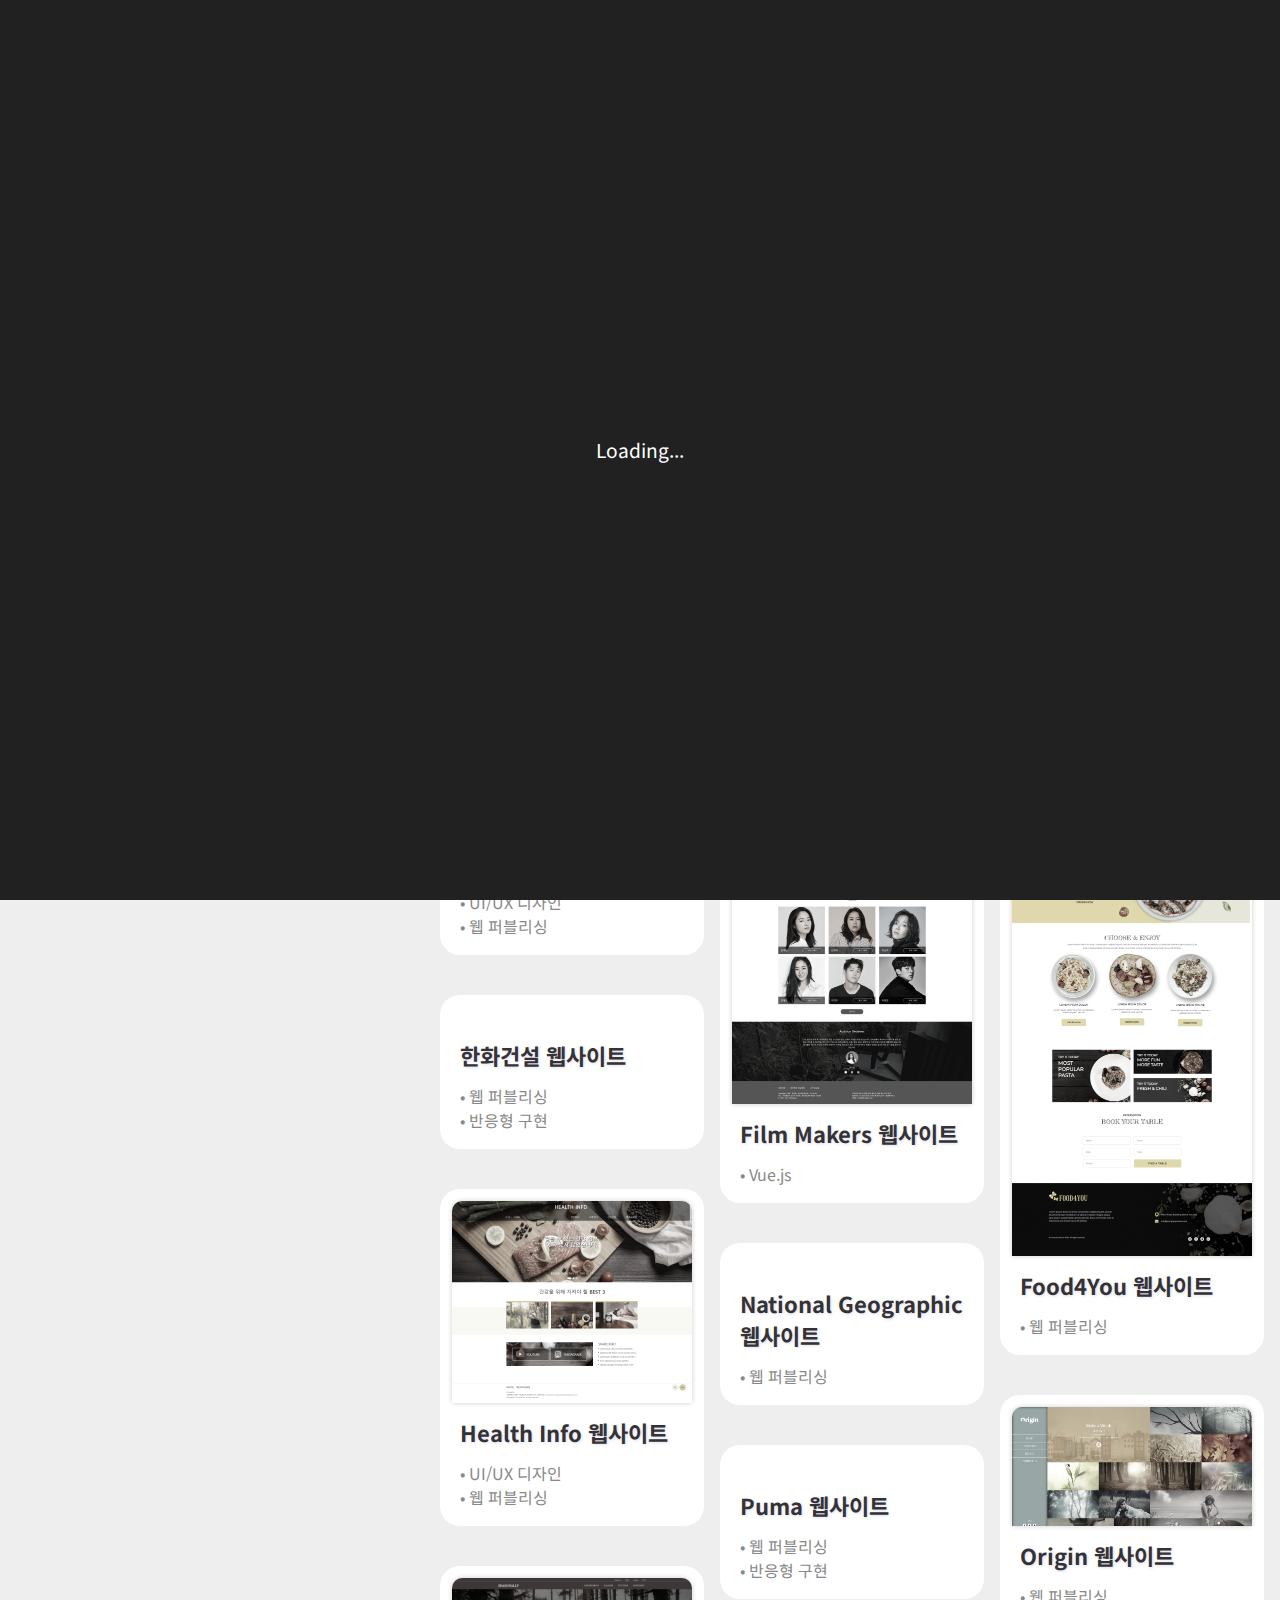
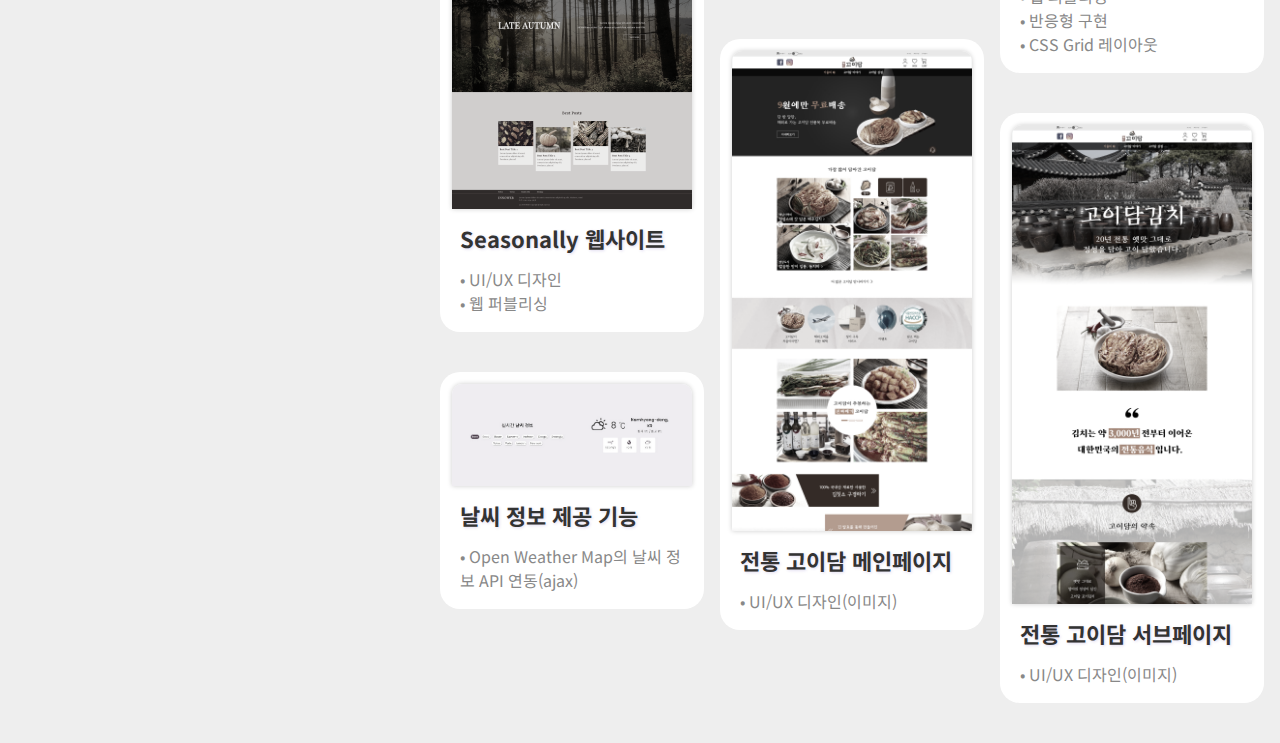
==== commit 02991ab3: "[style] 컨텐츠 설명글 일부 변경" ====
--- a/index.html
+++ b/index.html
@@ -17,7 +17,9 @@
     <header>
       <div class="inner">
         <h1>Work Collector</h1>
-        <p>저의 개인 프로젝트 작업물을 기록하는 공간입니다.</p>
+        <p>
+          프론트엔드 개발 및 디자인에 참여한 개인 작업물을 전시하는 공간입니다.
+        </p>
         <ul>
           <li>
             <a><i class="far fa-envelope"></i><span>eun2abc@gmail.com</span></a>
@@ -36,8 +38,7 @@
       <div class="button clearfix">
         <ul>
           <li class="on"><a href="*">ALL</a></li>
-          <li><a href=".TypeScript">TypeScript</a></li>
-          <li><a href=".JavaScript">JavaScript</a></li>
+          <li><a href=".publish">Publish</a></li>
           <li><a href=".responsive">Responsive</a></li>
           <li><a href=".design">Design</a></li>
         </ul>
@@ -55,9 +56,9 @@
             <div class="text_part">
               <h2>1householder 웹사이트</h2>
               <ul>
-                <li>- UI/UX 디자인</li>
-                <li>- 웹 퍼블리싱</li>
-                <li>- 반응형 구현</li>
+                <li>• UI/UX 디자인</li>
+                <li>• 웹 퍼블리싱</li>
+                <li>• 반응형 구현</li>
               </ul>
             </div>
           </div>
@@ -70,9 +71,9 @@
             <div class="text_part">
               <h2>Adage 웹사이트</h2>
               <ul>
-                <li>- 웹 퍼블리싱</li>
-                <li>- Hash를 이용하여 Sub, Detail page 재사용</li>
-                <li>- 새로고침 시 랜덤 이미지 노출</li>
+                <li>• 웹 퍼블리싱</li>
+                <li>• Hash를 이용하여 Sub, Detail page 재사용</li>
+                <li>• 새로고침 시 랜덤 이미지 노출</li>
               </ul>
             </div>
           </div>
@@ -88,7 +89,7 @@
             <div class="text_part">
               <h2>Animation 효과</h2>
               <ul>
-                <li>- 일러스트 CSS Animation 사용</li>
+                <li>• CSS Animation</li>
               </ul>
             </div>
           </div>
@@ -101,7 +102,7 @@
             <div class="text_part">
               <h2>B&O Play 웹사이트</h2>
               <ul>
-                <li>- 웹 퍼블리싱</li>
+                <li>• 웹 퍼블리싱</li>
               </ul>
             </div>
           </div>
@@ -114,8 +115,7 @@
             <div class="text_part">
               <h2>Cashmere 웹사이트</h2>
               <ul>
-                <li>- 웹 퍼블리싱</li>
-                <li>- 멀티 백그라운드 사용</li>
+                <li>• 웹 퍼블리싱</li>
               </ul>
             </div>
           </div>
@@ -128,9 +128,9 @@
             <div class="text_part">
               <h2>Caffein 웹사이트</h2>
               <ul>
-                <li>- React, TypeScript 기반 SPA 웹</li>
-                <li>- Swiper 라이브러리 사용</li>
-                <li>- 반응형 구현</li>
+                <li>• React, TypeScript 기반 SPA 웹</li>
+                <li>• Swiper 라이브러리 사용</li>
+                <li>• 반응형 구현</li>
               </ul>
             </div>
           </div>
@@ -147,7 +147,7 @@
             <div class="text_part">
               <h2>Glass Morphism 효과</h2>
               <ul>
-                <li>- CSS 스타일링</li>
+                <li>• CSS Effect</li>
               </ul>
             </div>
           </div>
@@ -163,14 +163,13 @@
             <div class="text_part">
               <h2>Escape Room 웹사이트</h2>
               <ul>
-                <li>- UI/UX 디자인</li>
-                <li>- 웹 퍼블리싱</li>
-                <li>- 슬라이드 구현</li>
-              </ul>
-            </div>
-          </div>
-        </article>
-        <article class="publish JavaScript">
+                <li>• UI/UX 디자인</li>
+                <li>• 웹 퍼블리싱</li>
+              </ul>
+            </div>
+          </div>
+        </article>
+        <article class="publish">
           <div class="article_inner">
             <a href="https://kkkkkse.github.io/audition_web/" target="blank">
               <img src="img/Film-makers.png" alt=""
@@ -178,7 +177,7 @@
             <div class="text_part">
               <h2>Film Makers 웹사이트</h2>
               <ul>
-                <li>- 간단한 vue.js 문법을 사용한 단일 페이지 구현</li>
+                <li>• Vue.js</li>
               </ul>
             </div>
           </div>
@@ -191,7 +190,7 @@
             <div class="text_part">
               <h2>Food4You 웹사이트</h2>
               <ul>
-                <li>- 웹 퍼블리싱</li>
+                <li>• 웹 퍼블리싱</li>
               </ul>
             </div>
           </div>
@@ -204,11 +203,8 @@
             <div class="text_part">
               <h2>한화건설 웹사이트</h2>
               <ul>
-                <li>- 웹 퍼블리싱</li>
-                <li>- 반응형 구현</li>
-                <li>- 멀티 페이지</li>
-                <li>- ajax로 html 연동하여 Sub page 재사용</li>
-                <li>- hash를 사용하여 ajax에서 뒤로가기 구현</li>
+                <li>• 웹 퍼블리싱</li>
+                <li>• 반응형 구현</li>
               </ul>
             </div>
           </div>
@@ -224,8 +220,8 @@
             <div class="text_part">
               <h2>Health Info 웹사이트</h2>
               <ul>
-                <li>- UI/UX 디자인</li>
-                <li>- 웹 퍼블리싱</li>
+                <li>• UI/UX 디자인</li>
+                <li>• 웹 퍼블리싱</li>
               </ul>
             </div>
           </div>
@@ -241,7 +237,7 @@
             <div class="text_part">
               <h2>National Geographic 웹사이트</h2>
               <ul>
-                <li>- 웹 퍼블리싱</li>
+                <li>• 웹 퍼블리싱</li>
               </ul>
             </div>
           </div>
@@ -254,9 +250,9 @@
             <div class="text_part">
               <h2>Origin 웹사이트</h2>
               <ul>
-                <li>- 웹 퍼블리싱</li>
-                <li>- 반응형 구현</li>
-                <li>- CSS Grid 사용</li>
+                <li>• 웹 퍼블리싱</li>
+                <li>• 반응형 구현</li>
+                <li>• CSS Grid 레이아웃</li>
               </ul>
             </div>
           </div>
@@ -269,8 +265,8 @@
             <div class="text_part">
               <h2>Puma 웹사이트</h2>
               <ul>
-                <li>- 웹 퍼블리싱</li>
-                <li>- 반응형 구현</li>
+                <li>• 웹 퍼블리싱</li>
+                <li>• 반응형 구현</li>
               </ul>
             </div>
           </div>
@@ -286,8 +282,8 @@
             <div class="text_part">
               <h2>Seasonally 웹사이트</h2>
               <ul>
-                <li>- UI/UX 디자인</li>
-                <li>- 웹 퍼블리싱</li>
+                <li>• UI/UX 디자인</li>
+                <li>• 웹 퍼블리싱</li>
               </ul>
             </div>
           </div>
@@ -300,9 +296,9 @@
             <div class="text_part">
               <h2>나의 포트폴리오 웹사이트</h2>
               <ul>
-                <li>- 반응형 웹 퍼블리싱</li>
-                <li>- Full page 웹 방식 사용</li>
-                <li>- Gmail 연동하여 즉시 메일 보내기 기능</li>
+                <li>• 반응형 웹 퍼블리싱</li>
+                <li>• Full page 웹 방식 사용</li>
+                <li>• Gmail 연동하여 즉시 메일 보내기 기능</li>
               </ul>
             </div>
           </div>
@@ -315,7 +311,7 @@
             <div class="text_part">
               <h2>전통 고이담 메인페이지</h2>
               <ul>
-                <li>- Only UI/UX 디자인(이미지)</li>
+                <li>• UI/UX 디자인(이미지)</li>
               </ul>
             </div>
           </div>
@@ -328,7 +324,7 @@
             <div class="text_part">
               <h2>전통 고이담 서브페이지</h2>
               <ul>
-                <li>- Only UI/UX 디자인(이미지)</li>
+                <li>• UI/UX 디자인(이미지)</li>
               </ul>
             </div>
           </div>
@@ -341,8 +337,7 @@
             <div class="text_part">
               <h2>날씨 정보 제공 기능</h2>
               <ul>
-                <li>- Open Weather Map의 날씨 정보 API 연동</li>
-                <li>- 날씨 조회 위치 정보 이용</li>
+                <li>• Open Weather Map의 날씨 정보 API 연동(ajax)</li>
               </ul>
             </div>
           </div>
